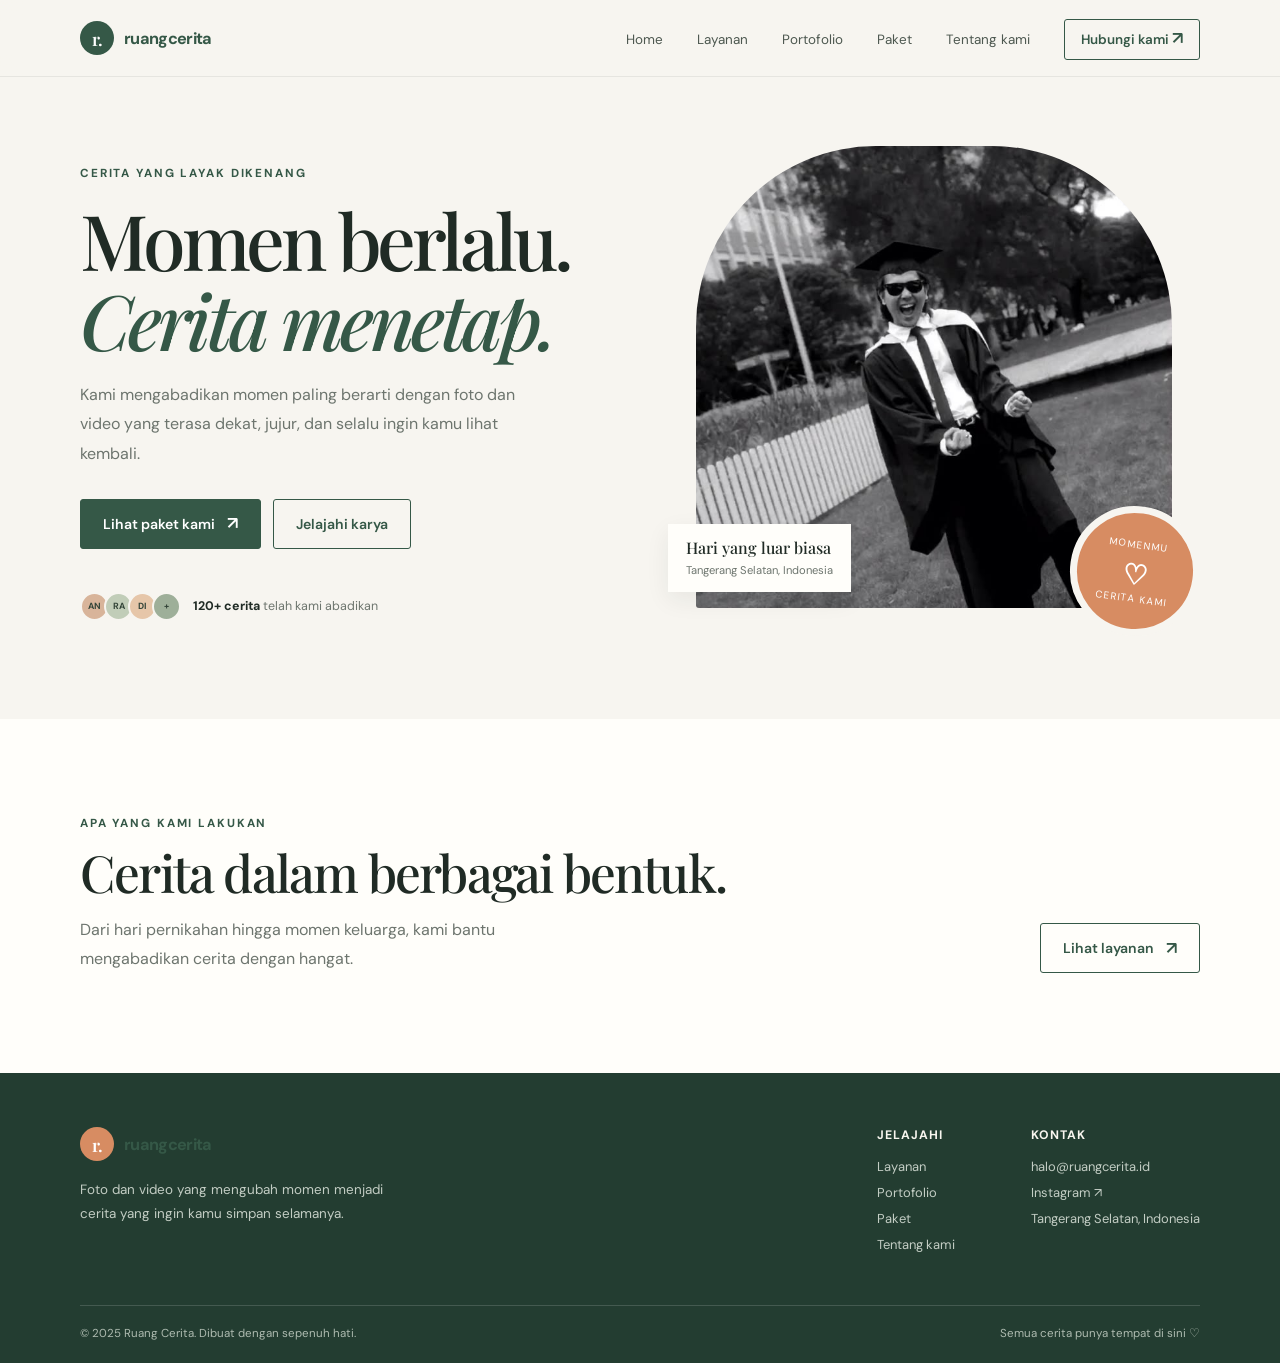
==== index.html @ 36e6d7db "unggah perdana" ====
<!DOCTYPE html>
<html lang="id">
<head>
    <!-- Informasi halaman, font, stylesheet, dan JavaScript bersama. -->
    <meta charset="UTF-8">
    <meta name="viewport" content="width=device-width, initial-scale=1.0">
    <meta name="theme-color" content="#f7f5f0">
    <meta name="description" content="Ruang Cerita mengabadikan momen spesial melalui fotografi dan videografi yang hangat, jujur, dan penuh cerita.">
    <title>Ruang Cerita — Foto &amp; Video untuk Momen Berarti</title>
    <link rel="preconnect" href="https://fonts.googleapis.com">
    <link rel="preconnect" href="https://fonts.gstatic.com" crossorigin>
    <link href="https://fonts.googleapis.com/css2?family=DM+Sans:wght@400;500;600;700&amp;family=Playfair+Display:wght@500;600;700&amp;display=swap" rel="stylesheet">
    <link rel="stylesheet" href="style.css">
    <script src="script.js" defer></script>
</head>
<body>
    <!-- Navbar: logo kembali ke beranda, menu menuju halaman lain. -->
    <header class="site-header">
        <nav class="container nav-wrap" aria-label="Navigasi utama">
            <a class="brand" href="index.html" aria-label="Ruang Cerita, beranda">
                <span class="brand-mark" aria-hidden="true">r.</span>
                <span>ruang<span>cerita</span></span>
            </a>

            <button
                class="menu-toggle"
                type="button"
                aria-label="Buka menu"
                aria-expanded="false"
                aria-controls="primary-menu"
            >☰</button>    

            <ul class="nav-links" id="primary-menu">
                <li><a href="index.html" aria-current="page">Home</a></li>
                <li><a href="layanan.html">Layanan</a></li>
                <li><a href="portofolio.html">Portofolio</a></li>
                <li><a href="paket.html">Paket</a></li>
                <li><a href="tentang.html">Tentang kami</a></li>
                <li>
                    <a class="nav-contact" href="#contact">
                        Hubungi kami <span class="arrow" aria-hidden="true">↗</span>
                    </a>
                </li>
            </ul>
        </nav>
    </header>

    <main>
        <!-- Hero: pengenalan brand dan tautan ke portofolio serta paket. -->
        <section class="container hero" id="home">
            <div class="hero-copy">
                <span class="eyebrow">Cerita yang layak dikenang</span>
                <h1>Momen berlalu.<br><em>Cerita menetap.</em></h1>
                <p>
                    Kami mengabadikan momen paling berarti dengan foto dan video
                    yang terasa dekat, jujur, dan selalu ingin kamu lihat kembali.
                </p>
                <div class="hero-actions">
                    <a class="button" href="paket.html">
                        Lihat paket kami <span class="arrow" aria-hidden="true">↗</span>
                    </a>
                    <a class="button button--outline" href="portofolio.html">Jelajahi karya</a>
                </div>
                <div class="hero-note">
                    <div class="avatar-stack" aria-hidden="true">
                        <span>AN</span><span>RA</span><span>DI</span><span>+</span>
                    </div>
                    <span><strong>120+ cerita</strong> telah kami abadikan</span>
                </div>
            </div>

            <div class="hero-visual">
                <div class="hero-image">
                    <img
                        src="asset/wisuda7.jpeg"
                        alt="Pasangan pengantin merayakan momen bersama"
                        fetchpriority="high"
                    >
                </div>
                <div class="hero-caption">
                    <strong>Hari yang luar biasa</strong>
                    <span>Tangerang Selatan, Indonesia</span>
                </div>
                <div class="hero-stamp" aria-label="Momenmu, cerita kami">
                    <span>Momenmu</span><strong>♡</strong><span>Cerita kami</span>
                </div>
            </div>
        </section>

        <!-- Ringkasan layanan dengan tautan ke halaman layanan lengkap. -->
        <section class="services" aria-label="Ringkasan layanan">
            <div class="container">
                <div class="section-heading">
                    <div>
                        <span class="eyebrow">Apa yang kami lakukan</span>
                        <h2 class="section-title">Cerita dalam berbagai bentuk.</h2>
                        <p class="section-intro">
                            Dari hari pernikahan hingga momen keluarga, kami bantu
                            mengabadikan cerita dengan hangat.
                        </p>
                    </div>
                    <a class="button button--outline" href="layanan.html">
                        Lihat layanan <span class="arrow" aria-hidden="true">↗</span>
                    </a>
                </div>
            </div>
        </section>
    </main>

    <!-- Footer: identitas brand, tautan halaman, dan kontak. -->
    <footer class="site-footer" id="contact">
        <div class="container">
            <div class="footer-main">
                <div class="footer-brand">
                    <a class="brand" href="index.html">
                        <span class="brand-mark" aria-hidden="true">r.</span>
                        <span>ruang<span>cerita</span></span>
                    </a>
                    <p>
                        Foto dan video yang mengubah momen menjadi cerita yang
                        ingin kamu simpan selamanya.
                    </p>
                </div>
                <div class="footer-right">
                    <div class="footer-col">
                        <h2>Jelajahi</h2>
                        <a href="layanan.html">Layanan</a>
                        <a href="portofolio.html">Portofolio</a>
                        <a href="paket.html">Paket</a>
                        <a href="tentang.html">Tentang kami</a>
                    </div>
                    <div class="footer-col">
                        <h2>Kontak</h2>
                        <a href="mailto:halo@ruangcerita.id">halo@ruangcerita.id</a>
                        <a href="https://instagram.com/" target="_blank" rel="noreferrer">Instagram ↗</a>
                        <p>Tangerang Selatan, Indonesia</p>
                    </div>
                </div>
            </div>
            <div class="footer-bottom">
                <span>© 2025 Ruang Cerita. Dibuat dengan sepenuh hati.</span>
                <span>Semua cerita punya tempat di sini ♡</span>
            </div>
        </div>
    </footer>
</body>
</html>
---- style.css ----
/* Variabel warna dan font yang digunakan di seluruh halaman. */
:root {
    --paper: #f7f5f0;
    --ink: #202b25;
    --muted: #6d756e;
    --green: #355847;
    --green-dark: #233d31;
    --orange: #d78c62;
    --line: #dedfd8;
    --white: #fffefa;
    --serif: "Playfair Display", Georgia, serif;
    --sans: "DM Sans", sans-serif;
}

/* Aturan dasar dan elemen yang digunakan bersama. */
* {
    box-sizing: border-box;
}

html {
    scroll-behavior: smooth;
    scroll-padding-top: 88px;
}

body {
    margin: 0;
    background: var(--paper);
    color: var(--ink);
    font-family: var(--sans);
}

a {
    color: inherit;
    text-decoration: none;
}

img {
    display: block;
    width: 100%;
}

.container {
    width: min(1120px, calc(100% - 48px));
    margin-inline: auto;
}

.eyebrow {
    color: var(--green);
    font-size: .73rem;
    font-weight: 700;
    letter-spacing: .16em;
    text-transform: uppercase;
}

.section-title {
    margin: 12px 0 0;
    font: 500 clamp(2.2rem, 4vw, 3.45rem)/1.1 var(--serif);
    letter-spacing: -.035em;
}

.section-intro {
    max-width: 500px;
    margin: 16px 0 0;
    color: var(--muted);
    line-height: 1.8;
}

/* Tombol utama dan tombol dengan latar transparan. */
.button {
    display: inline-flex;
    min-height: 50px;
    align-items: center;
    justify-content: center;
    gap: 12px;
    padding: 0 22px;
    border: 1px solid var(--green);
    border-radius: 3px;
    background: var(--green);
    color: white;
    font-size: .88rem;
    font-weight: 600;
    transition: background .2s, color .2s, transform .2s;
}

.button:hover {
    transform: translateY(-2px);
    background: var(--green-dark);
}

.button--outline {
    background: transparent;
    color: var(--green);
}

.button--outline:hover {
    background: var(--green);
    color: white;
}

.arrow {
    font-size: 1.1rem;
    line-height: 1;
}

/* Navbar: logo, tautan halaman, tombol kontak, dan menu mobile. */
.site-header {
    position: sticky;
    z-index: 10;
    top: 0;
    border-bottom: 1px solid rgba(32, 43, 37, .08);
    background: rgba(247, 245, 240, .94);
    backdrop-filter: blur(12px);
}

.nav-wrap {
    display: flex;
    min-height: 76px;
    align-items: center;
    justify-content: space-between;
}

.brand {
    display: inline-flex;
    align-items: center;
    gap: 10px;
    font-size: 1.02rem;
    font-weight: 700;
    letter-spacing: -.04em;
}

.brand-mark {
    display: grid;
    width: 34px;
    height: 34px;
    place-items: center;
    border-radius: 50%;
    background: var(--green);
    color: white;
    font: 600 1.1rem var(--serif);
}

.brand span:last-child {
    color: var(--green);
}

.nav-links {
    display: flex;
    align-items: center;
    gap: 34px;
    margin: 0;
    padding: 0;
    list-style: none;
}

.nav-links a {
    color: #4d5850;
    font-size: .84rem;
    transition: color .2s;
}

.nav-links a:hover {
    color: var(--orange);
}

.nav-contact {
    padding: 11px 16px;
    border: 1px solid var(--green);
    border-radius: 3px;
    color: var(--green) !important;
    font-weight: 600;
}

.menu-toggle {
    display: none;
    width: 42px;
    height: 42px;
    border: 1px solid var(--line);
    border-radius: 3px;
    background: transparent;
    color: var(--ink);
    font-size: 1.3rem;
    cursor: pointer;
}

/* Hero homepage: teks pengenalan, tombol, dan foto utama. */
.hero {
    display: grid;
    min-height: 630px;
    grid-template-columns: 1fr 1fr;
    align-items: center;
    gap: 55px;
    padding-block: 64px 78px;
}

.hero-copy {
    padding: 20px 0;
}

.hero h1 {
    max-width: 550px;
    margin: 18px 0 20px;
    font: 500 clamp(3.2rem, 6vw, 5.3rem)/1.04 var(--serif);
    letter-spacing: -.055em;
}

.hero h1 em {
    color: var(--green);
    font-weight: 500;
}

.hero-copy > p {
    max-width: 460px;
    margin: 0;
    color: var(--muted);
    font-size: 1rem;
    line-height: 1.85;
}

.hero-actions {
    display: flex;
    flex-wrap: wrap;
    gap: 12px;
    margin-top: 30px;
}

.hero-note {
    display: flex;
    align-items: center;
    gap: 12px;
    margin-top: 43px;
    color: var(--muted);
    font-size: .78rem;
}

.avatar-stack {
    display: flex;
    padding-left: 5px;
}

.avatar-stack span {
    display: grid;
    width: 29px;
    height: 29px;
    margin-left: -5px;
    place-items: center;
    border: 2px solid var(--paper);
    border-radius: 50%;
    background: #d8b49a;
    color: #344539;
    font-size: .56rem;
    font-weight: 700;
}

.avatar-stack span:nth-child(2) {
    background: #c1cdb8;
}

.avatar-stack span:nth-child(3) {
    background: #e6c6a9;
}

.avatar-stack span:nth-child(4) {
    background: #9eaf99;
}

.hero-note strong {
    color: var(--ink);
}

.hero-visual {
    position: relative;
    min-height: 490px;
}

.hero-image {
    position: absolute;
    inset: 0 28px 28px;
    overflow: hidden;
    border-radius: 180px 180px 3px 3px;
    background: #c9c4b8;
}

.hero-image img {
    height: 100%;
    object-fit: cover;
    object-position: center;
}

.hero-stamp {
    position: absolute;
    right: 0;
    bottom: 0;
    display: grid;
    width: 130px;
    height: 130px;
    place-content: center;
    border: 7px solid var(--paper);
    border-radius: 50%;
    background: var(--orange);
    color: white;
    text-align: center;
    transform: rotate(8deg);
}

.hero-stamp span {
    font-size: .62rem;
    letter-spacing: .12em;
    text-transform: uppercase;
}

.hero-stamp strong {
    margin-top: 4px;
    font: 600 1.75rem var(--serif);
}

.hero-caption {
    position: absolute;
    bottom: 44px;
    left: 0;
    padding: 13px 18px;
    background: var(--white);
    box-shadow: 0 8px 24px #202b2512;
}

.hero-caption strong {
    display: block;
    font: 500 1rem var(--serif);
}

.hero-caption span {
    color: var(--muted);
    font-size: .7rem;
}

/* Bagian pengenalan layanan dan kartu-kartu jasa. */
.services {
    padding: 92px 0 100px;
    background: var(--white);
}

.section-heading {
    display: flex;
    align-items: end;
    justify-content: space-between;
    gap: 30px;
}

.services-grid {
    display: grid;
    grid-template-columns: repeat(3, 1fr);
    gap: 18px;
    margin-top: 44px;
}

.service-card {
    min-height: 245px;
    padding: 30px;
    border: 1px solid var(--line);
    transition: transform .2s, border-color .2s;
}

.service-card:hover {
    transform: translateY(-4px);
    border-color: #9caf9f;
}

.service-icon {
    display: grid;
    width: 48px;
    height: 48px;
    place-items: center;
    border-radius: 50%;
    background: #edf0e9;
    color: var(--green);
    font-size: 1.3rem;
}

.service-card h2,
.service-card h3 {
    margin: 24px 0 10px;
    font: 600 1.38rem var(--serif);
}

.service-card p {
    margin: 0;
    color: var(--muted);
    font-size: .88rem;
    line-height: 1.75;
}

/* Carousel portofolio yang berada tepat di bawah navbar. */
.portfolio-carousel {
    position: relative;
    height: clamp(320px, 48vw, 570px);
    overflow: hidden;
    background: var(--green-dark);
}

.carousel-track,
.carousel-slide {
    position: absolute;
    inset: 0;
}

.carousel-slide {
    visibility: hidden;
    opacity: 0;
    transition: opacity .7s ease, visibility .7s ease;
}

.carousel-slide.is-active {
    visibility: visible;
    opacity: 1;
}

.carousel-slide::after {
    position: absolute;
    inset: 0;
    background:
        linear-gradient(90deg, rgba(20, 33, 26, .68), rgba(20, 33, 26, .12) 75%),
        linear-gradient(0deg, rgba(20, 33, 26, .3), transparent 50%);
    content: "";
}

.carousel-slide img {
    height: 100%;
    object-fit: cover;
    object-position: center 45%;
}

.carousel-caption {
    position: absolute;
    z-index: 1;
    top: 50%;
    left: max(8%, calc((100% - 1120px) / 2));
    width: min(520px, 70%);
    color: white;
    transform: translateY(-50%);
}

.carousel-caption .eyebrow {
    color: #f0c5a5;
}

.carousel-caption h1,
.carousel-caption h2 {
    margin: 12px 0 8px;
    font: 500 clamp(2.4rem, 5vw, 4.5rem)/1.08 var(--serif);
    letter-spacing: -.035em;
}

.carousel-caption p {
    margin: 0;
    color: rgba(255, 255, 255, .82);
    font-size: .9rem;
}

.carousel-control {
    position: absolute;
    z-index: 2;
    top: 50%;
    display: grid;
    width: 46px;
    height: 46px;
    place-items: center;
    border: 1px solid rgba(255, 255, 255, .65);
    border-radius: 50%;
    background: rgba(32, 43, 37, .22);
    color: white;
    font-size: 2rem;
    line-height: 1;
    cursor: pointer;
    transform: translateY(-50%);
    transition: background .2s;
}

.carousel-control:hover {
    background: rgba(32, 43, 37, .7);
}

.carousel-control--prev {
    left: 24px;
}

.carousel-control--next {
    right: 24px;
}

.carousel-dots {
    position: absolute;
    z-index: 2;
    right: 0;
    bottom: 24px;
    left: 0;
    display: flex;
    justify-content: center;
    gap: 9px;
}

.carousel-dot {
    width: 9px;
    height: 9px;
    padding: 0;
    border: 1px solid white;
    border-radius: 50%;
    background: transparent;
    cursor: pointer;
}

.carousel-dot[aria-current="true"] {
    background: white;
}

/* Galeri foto portofolio di bawah carousel. */
.portfolio {
    padding: 96px 0 105px;
}

.portfolio-top {
    display: flex;
    align-items: end;
    justify-content: space-between;
    gap: 20px;
}

.portfolio-grid {
    display: grid;
    grid-template-columns: 1.12fr .88fr .88fr;
    grid-template-rows: 220px 200px;
    gap: 16px;
    margin-top: 42px;
}

.portfolio-item {
    position: relative;
    overflow: hidden;
    background: #d7d4ca;
}

.portfolio-item:first-child {
    grid-row: span 2;
}

.portfolio-item img {
    height: 100%;
    object-fit: cover;
    transition: transform .5s;
}

.portfolio-item:hover img {
    transform: scale(1.045);
}

.portfolio-label {
    position: absolute;
    right: 12px;
    bottom: 12px;
    left: 12px;
    padding: 12px 14px;
    background: rgba(255, 254, 250, .94);
}

.portfolio-label strong {
    display: block;
    font: 500 1.05rem var(--serif);
}

.portfolio-label span {
    color: var(--muted);
    font-size: .7rem;
}

.portfolio-footer {
    display: flex;
    justify-content: center;
    margin-top: 30px;
}

/* Kartu paket harga dan daftar fitur tiap paket. */
.packages {
    padding: 96px 0 104px;
    background: #e9ede6;
}

.packages-heading {
    text-align: center;
}

.packages-heading .section-intro {
    margin-inline: auto;
}

.package-grid {
    display: grid;
    grid-template-columns: repeat(3, 1fr);
    align-items: stretch;
    gap: 18px;
    margin-top: 44px;
}

.package-card {
    position: relative;
    display: flex;
    flex-direction: column;
    padding: 32px 28px;
    border: 1px solid #d5ddd3;
    background: var(--white);
}

.package-card--featured {
    border: 1px solid var(--green);
    box-shadow: 0 12px 34px #233d3112;
}

.popular {
    position: absolute;
    top: 0;
    right: 0;
    padding: 8px 12px;
    background: var(--green);
    color: white;
    font-size: .65rem;
    font-weight: 700;
    letter-spacing: .08em;
    text-transform: uppercase;
}

.package-name {
    color: var(--green);
    font-size: .74rem;
    font-weight: 700;
    letter-spacing: .14em;
    text-transform: uppercase;
}

.package-card h2,
.package-card h3 {
    margin: 10px 0 8px;
    font: 600 1.7rem var(--serif);
}

.package-price {
    margin: 8px 0 0;
    font: 600 2.25rem var(--serif);
    letter-spacing: -.04em;
}

.package-price small {
    color: var(--muted);
    font: 400 .8rem var(--sans);
    letter-spacing: 0;
}

.package-desc {
    min-height: 45px;
    margin: 10px 0 22px;
    color: var(--muted);
    font-size: .84rem;
    line-height: 1.6;
}

.package-features {
    display: grid;
    gap: 13px;
    margin: 0 0 28px;
    padding: 20px 0 0;
    border-top: 1px solid var(--line);
    list-style: none;
}

.package-features li {
    color: #535e56;
    font-size: .83rem;
}

.package-features li::before {
    margin-right: 10px;
    color: var(--green);
    font-weight: 700;
    content: "✓";
}

.package-card .button {
    width: 100%;
    margin-top: auto;
}

.package-note {
    margin: 25px 0 0;
    color: var(--muted);
    font-size: .76rem;
    text-align: center;
}

/* Tentang tim: foto, deskripsi, dan penanda tangan. */
.about {
    display: grid;
    grid-template-columns: .92fr 1.08fr;
    align-items: center;
    gap: 76px;
    padding-block: 104px;
}

.about-photo {
    position: relative;
    height: 440px;
}

.about-photo img {
    height: 100%;
    object-fit: cover;
}

.about-photo::after {
    position: absolute;
    z-index: -1;
    inset: 18px -18px -18px 18px;
    border: 1px solid #aeb8ac;
    content: "";
}

.about-copy p {
    margin: 18px 0 0;
    color: var(--muted);
    font-size: .91rem;
    line-height: 1.9;
}

.about-signoff {
    display: flex;
    align-items: center;
    gap: 14px;
    margin-top: 27px;
}

.signoff-mark {
    display: grid;
    width: 43px;
    height: 43px;
    place-items: center;
    border-radius: 50%;
    background: var(--green);
    color: white;
    font: 600 1.2rem var(--serif);
}

.about-signoff strong {
    display: block;
    font: 600 1rem var(--serif);
}

.about-signoff span {
    color: var(--muted);
    font-size: .73rem;
}

/* Footer: brand, tautan navigasi, kontak, dan copyright. */
.site-footer {
    padding: 54px 0 22px;
    background: var(--green-dark);
    color: #f8f6ef;
}

.footer-main {
    display: flex;
    justify-content: space-between;
    gap: 40px;
    padding-bottom: 43px;
}

.footer-brand {
    max-width: 320px;
}

.footer-brand .brand-mark {
    background: var(--orange);
}

.footer-brand p {
    margin: 17px 0 0;
    color: #c3cdc4;
    font-size: .84rem;
    line-height: 1.75;
}

.footer-right {
    display: flex;
    gap: 76px;
}

.footer-col h2,
.footer-col h3 {
    margin: 0 0 15px;
    font-size: .77rem;
    letter-spacing: .08em;
    text-transform: uppercase;
}

.footer-col a,
.footer-col p {
    display: block;
    margin: 9px 0;
    color: #c3cdc4;
    font-size: .81rem;
}

.footer-col a:hover {
    color: white;
}

.footer-bottom {
    display: flex;
    justify-content: space-between;
    gap: 20px;
    padding-top: 20px;
    border-top: 1px solid #ffffff26;
    color: #aebbb0;
    font-size: .72rem;
}

/* Penyesuaian tata letak untuk tablet dan layar menengah. */
@media (max-width: 800px) {
    .container {
        width: min(100% - 40px, 620px);
    }

    .menu-toggle {
        display: grid;
        place-items: center;
    }

    .nav-links {
        position: absolute;
        top: 75px;
        right: 0;
        left: 0;
        display: none;
        align-items: stretch;
        gap: 0;
        padding: 10px 20px 20px;
        border-bottom: 1px solid var(--line);
        background: var(--paper);
    }

    .nav-links.is-open {
        display: flex;
        flex-direction: column;
    }

    .nav-links a {
        display: block;
        padding: 13px 6px;
    }

    .nav-contact {
        margin-top: 5px;
        text-align: center;
    }

    .hero {
        min-height: 0;
        grid-template-columns: 1fr;
        gap: 35px;
        padding-block: 55px 70px;
    }

    .hero-copy {
        padding: 0;
    }

    .hero h1 {
        max-width: 620px;
        font-size: clamp(3.1rem, 10vw, 4.7rem);
    }

    .hero-visual {
        min-height: 470px;
    }

    .hero-image {
        inset: 0 35px 22px;
    }

    .hero-stamp {
        right: 3px;
        width: 115px;
        height: 115px;
    }

    .services,
    .portfolio,
    .packages {
        padding-block: 75px;
    }

    .portfolio-carousel {
        height: 420px;
    }

    .carousel-control--prev {
        left: 14px;
    }

    .carousel-control--next {
        right: 14px;
    }

    .services-grid {
        grid-template-columns: 1fr 1fr;
    }

    .portfolio-grid {
        grid-template-columns: 1fr 1fr;
        grid-template-rows: 280px 200px 200px;
    }

    .portfolio-item:first-child {
        grid-row: span 1;
        grid-column: span 2;
    }

    .package-grid {
        grid-template-columns: 1fr;
        max-width: 480px;
        margin-inline: auto;
    }

    .package-desc {
        min-height: auto;
    }

    .about {
        grid-template-columns: 1fr;
        gap: 48px;
        padding-block: 80px;
    }

    .about-photo {
        width: min(100% - 18px, 500px);
        height: 390px;
    }

    .footer-main {
        flex-direction: column;
    }

    .footer-right {
        gap: 60px;
    }
}

/* Penyesuaian untuk ponsel. */
@media (max-width: 520px) {
    .container {
        width: calc(100% - 36px);
    }

    .nav-wrap {
        min-height: 68px;
    }

    .nav-links {
        top: 67px;
    }

    .hero {
        padding-top: 46px;
    }

    .portfolio-carousel {
        height: 360px;
    }

    .carousel-caption {
        left: 9%;
        width: 76%;
    }

    .carousel-caption h1,
    .carousel-caption h2 {
        font-size: 2.4rem;
    }

    .carousel-control {
        width: 38px;
        height: 38px;
        font-size: 1.7rem;
    }

    .hero h1 {
        font-size: 3.25rem;
    }

    .hero-copy > p {
        font-size: .92rem;
    }

    .hero-visual {
        min-height: 370px;
    }

    .hero-image {
        inset: 0 22px 20px;
        border-radius: 140px 140px 3px 3px;
    }

    .hero-stamp {
        width: 98px;
        height: 98px;
        border-width: 5px;
    }

    .hero-stamp strong {
        font-size: 1.4rem;
    }

    .hero-caption {
        bottom: 35px;
    }

    .section-heading,
    .portfolio-top {
        align-items: start;
        flex-direction: column;
    }

    .section-heading .button {
        margin-top: 0;
    }

    .services-grid {
        grid-template-columns: 1fr;
        margin-top: 30px;
    }

    .service-card {
        min-height: auto;
        padding: 25px;
    }

    .portfolio-grid {
        grid-template-rows: 260px 190px 190px;
        gap: 10px;
        margin-top: 30px;
    }

    .portfolio-label {
        right: 7px;
        bottom: 7px;
        left: 7px;
        padding: 9px;
    }

    .portfolio-label strong {
        font-size: .9rem;
    }

    .about-photo {
        height: 320px;
    }

    .footer-right {
        gap: 30px;
    }

    .footer-bottom {
        flex-direction: column;
    }
}

/* Hormati pengaturan pengguna yang mengurangi animasi. */
@media (prefers-reduced-motion: reduce) {
    *,
    *::before,
    *::after {
        scroll-behavior: auto !important;
        transition-duration: .01ms !important;
    }
}
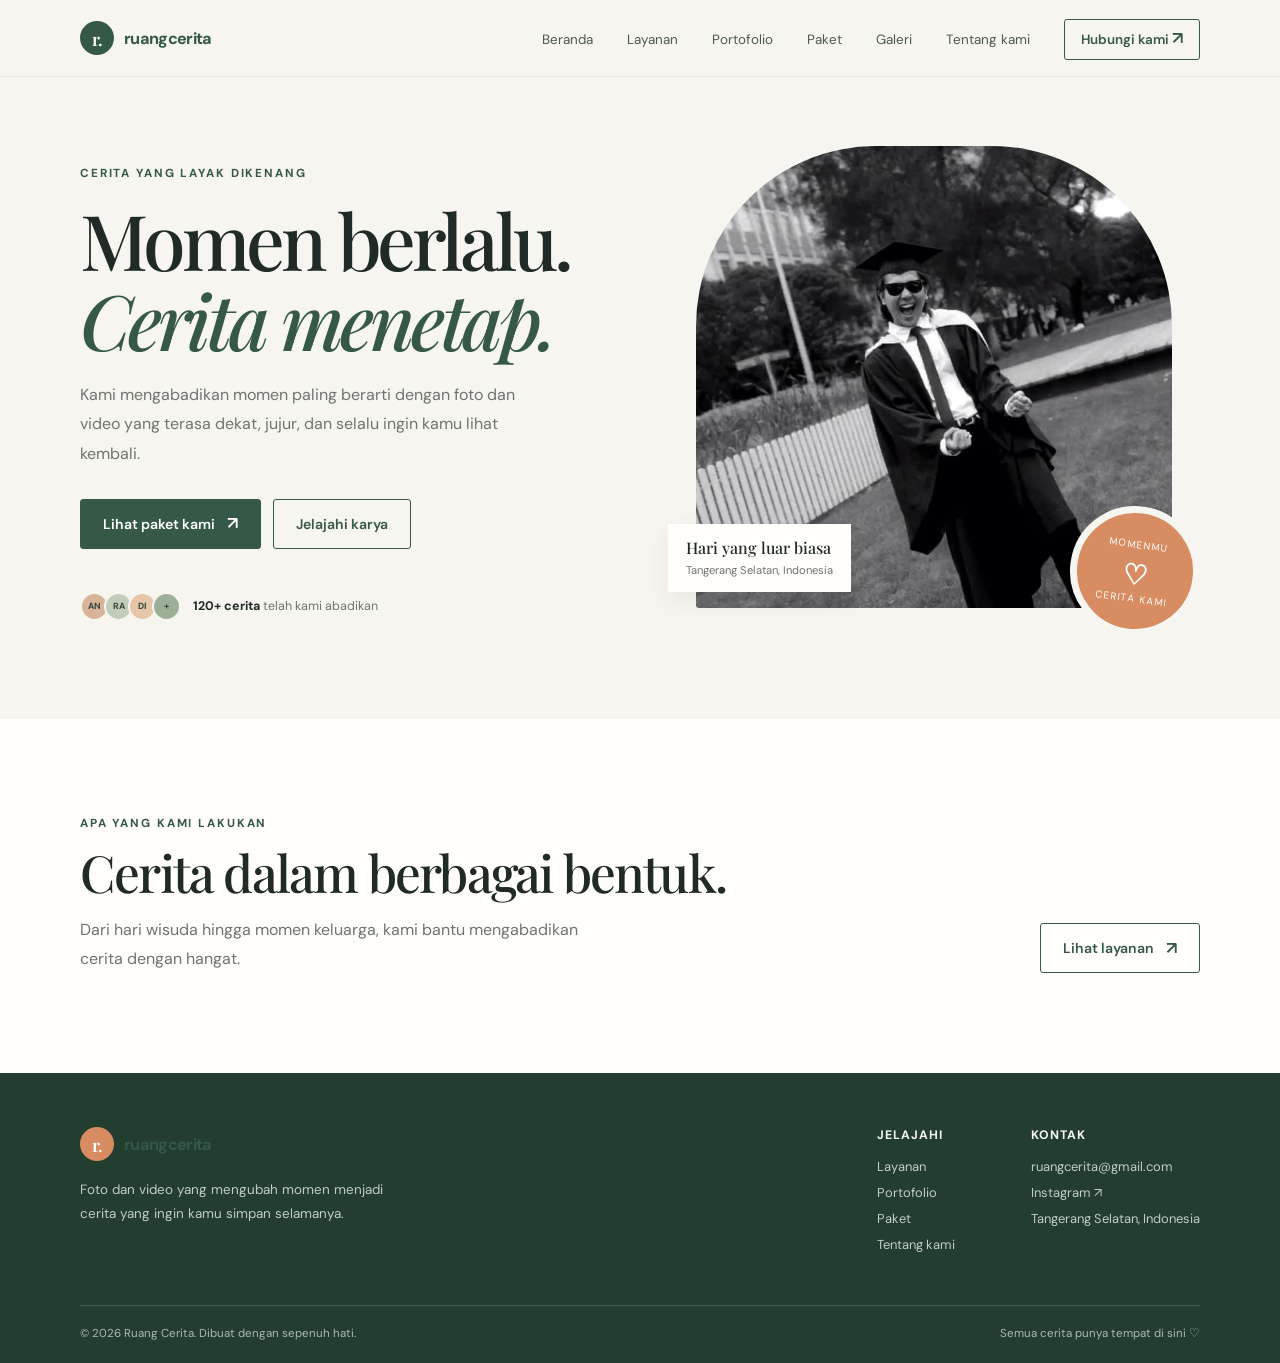
==== commit df573abf: "tambah page galeri dan ubah konsep jadi wisuda" ====
--- a/index.html
+++ b/index.html
@@ -31,10 +31,11 @@
             >☰</button>    
 
             <ul class="nav-links" id="primary-menu">
-                <li><a href="index.html" aria-current="page">Home</a></li>
+                <li><a href="index.html" aria-current="page">Beranda</a></li>
                 <li><a href="layanan.html">Layanan</a></li>
                 <li><a href="portofolio.html">Portofolio</a></li>
                 <li><a href="paket.html">Paket</a></li>
+                <li><a href="galeri.html">Galeri</a></li>
                 <li><a href="tentang.html">Tentang kami</a></li>
                 <li>
                     <a class="nav-contact" href="#contact">
@@ -95,7 +96,7 @@
                         <span class="eyebrow">Apa yang kami lakukan</span>
                         <h2 class="section-title">Cerita dalam berbagai bentuk.</h2>
                         <p class="section-intro">
-                            Dari hari pernikahan hingga momen keluarga, kami bantu
+                            Dari hari wisuda hingga momen keluarga, kami bantu
                             mengabadikan cerita dengan hangat.
                         </p>
                     </div>
@@ -107,7 +108,7 @@
         </section>
     </main>
 
-    <!-- Footer: identitas brand, tautan halaman, dan kontak. -->
+   <!-- Footer: tautan ke halaman lain dan informasi kontak. -->
     <footer class="site-footer" id="contact">
         <div class="container">
             <div class="footer-main">
@@ -117,8 +118,8 @@
                         <span>ruang<span>cerita</span></span>
                     </a>
                     <p>
-                        Foto dan video yang mengubah momen menjadi cerita yang
-                        ingin kamu simpan selamanya.
+                        Foto dan video yang mengubah momen menjadi cerita yang ingin
+                        kamu simpan selamanya.
                     </p>
                 </div>
                 <div class="footer-right">
@@ -131,14 +132,14 @@
                     </div>
                     <div class="footer-col">
                         <h2>Kontak</h2>
-                        <a href="mailto:halo@ruangcerita.id">halo@ruangcerita.id</a>
+                        <a href="mailto:ruangcerita@gmail.com">ruangcerita@gmail.com</a>
                         <a href="https://instagram.com/" target="_blank" rel="noreferrer">Instagram ↗</a>
                         <p>Tangerang Selatan, Indonesia</p>
                     </div>
                 </div>
             </div>
             <div class="footer-bottom">
-                <span>© 2025 Ruang Cerita. Dibuat dengan sepenuh hati.</span>
+                <span>© 2026 Ruang Cerita. Dibuat dengan sepenuh hati.</span>
                 <span>Semua cerita punya tempat di sini ♡</span>
             </div>
         </div>
--- a/style.css
+++ b/style.css
@@ -208,7 +208,7 @@
     font-weight: 500;
 }
 
-.hero-copy > p {
+.hero-copy>p {
     max-width: 460px;
     margin: 0;
     color: var(--muted);
@@ -991,7 +991,7 @@
         font-size: 3.25rem;
     }
 
-    .hero-copy > p {
+    .hero-copy>p {
         font-size: .92rem;
     }
 
@@ -1070,6 +1070,7 @@
 
 /* Hormati pengaturan pengguna yang mengurangi animasi. */
 @media (prefers-reduced-motion: reduce) {
+
     *,
     *::before,
     *::after {
@@ -1077,3 +1078,179 @@
         transition-duration: .01ms !important;
     }
 }
+
+/* ==========================================================================
+Halaman Galeri Klien (Client Gate & Client Gallery)
+   ========================================================================== */
+
+/* --------------------------------------------------------------------------
+1. Client Gate / Password Protection Card
+   -------------------------------------------------------------------------- */
+.gate {
+    min-height: 60vh;
+    display: grid;
+    place-items: center;
+    padding: 72px 0;
+}
+
+.gate-card {
+    width: 100%;
+    max-width: 420px;
+    background: #ffffff;
+    border: 1px solid #e3ded3;
+    border-radius: 20px;
+    padding: 36px 32px;
+}
+
+.gate-card h1 {
+    margin: 0 0 8px;
+    font-family: "Playfair Display", serif;
+    font-size: 32px;
+    font-weight: 600;
+}
+
+.gate-card p {
+    margin: 0 0 24px;
+    color: #6b655b;
+}
+
+.gate-card button[type="submit"] {
+    width: 100%;
+    min-height: 48px;
+    padding: 0 28px;
+    border: 0;
+    border-radius: 999px;
+    background: #1f1b16;
+    color: #f7f5f0;
+    font: inherit;
+    font-weight: 600;
+    cursor: pointer;
+}
+
+/* --------------------------------------------------------------------------
+2. Form Field & Feedback Messages
+   -------------------------------------------------------------------------- */
+.field {
+    display: grid;
+    gap: 6px;
+    margin-bottom: 16px;
+}
+
+.field label {
+    font-size: 14px;
+    font-weight: 600;
+}
+
+.field input {
+    min-height: 48px;
+    padding: 0 16px;
+    border: 1px solid #cfc9bc;
+    border-radius: 12px;
+    background: #ffffff;
+    font: inherit;
+}
+
+.field input:focus {
+    outline: 2px solid #1f1b16;
+    outline-offset: 1px;
+}
+
+.err {
+    min-height: 22px;
+    margin: 12px 0 0 !important;
+    color: #a3321f !important;
+    font-size: 14px;
+}
+
+/* --------------------------------------------------------------------------
+3. Client Gallery Layout & Grid
+   -------------------------------------------------------------------------- */
+.klien-bar {
+    display: flex;
+    justify-content: space-between;
+    align-items: flex-end;
+    gap: 16px;
+    flex-wrap: wrap;
+    padding: 56px 0 32px;
+}
+
+.klien-bar h1 {
+    margin: 6px 0 4px;
+}
+
+.klien-bar button {
+    min-height: 48px;
+    padding: 0 28px;
+    border: 1px solid #1f1b16;
+    border-radius: 999px;
+    background: transparent;
+    color: #1f1b16;
+    font: inherit;
+    font-weight: 600;
+    cursor: pointer;
+}
+
+.klien-grid {
+    display: grid;
+    grid-template-columns: repeat(3, 1fr);
+    gap: 16px;
+    padding-bottom: 72px;
+}
+
+.klien-item {
+    position: relative;
+    margin: 0;
+    border-radius: 14px;
+    overflow: hidden;
+    background: #e9e5db;
+}
+
+.klien-item img {
+    display: block;
+    width: 100%;
+    aspect-ratio: 4 / 5;
+    object-fit: cover;
+}
+
+.klien-dl {
+    position: absolute;
+    right: 12px;
+    bottom: 12px;
+    padding: 8px 14px;
+    border-radius: 999px;
+    background: #f7f5f0;
+    color: #1f1b16;
+    font-size: 13px;
+    font-weight: 600;
+    text-decoration: none;
+}
+
+.hasil {
+    padding: 16px;
+    border: 1px solid #e3ded3;
+    border-radius: 12px;
+    background: #ffffff;
+    font-family: monospace;
+    font-size: 13px;
+    white-space: pre-wrap;
+    word-break: break-all;
+}
+
+/* --------------------------------------------------------------------------
+4. Responsive Breakpoints
+   -------------------------------------------------------------------------- */
+@media (max-width: 900px) {
+    .klien-grid {
+        grid-template-columns: repeat(2, 1fr);
+    }
+}
+
+@media (max-width: 520px) {
+    .klien-grid {
+        grid-template-columns: 1fr;
+    }
+
+    .gate-card {
+        padding: 28px 22px;
+    }
+}
